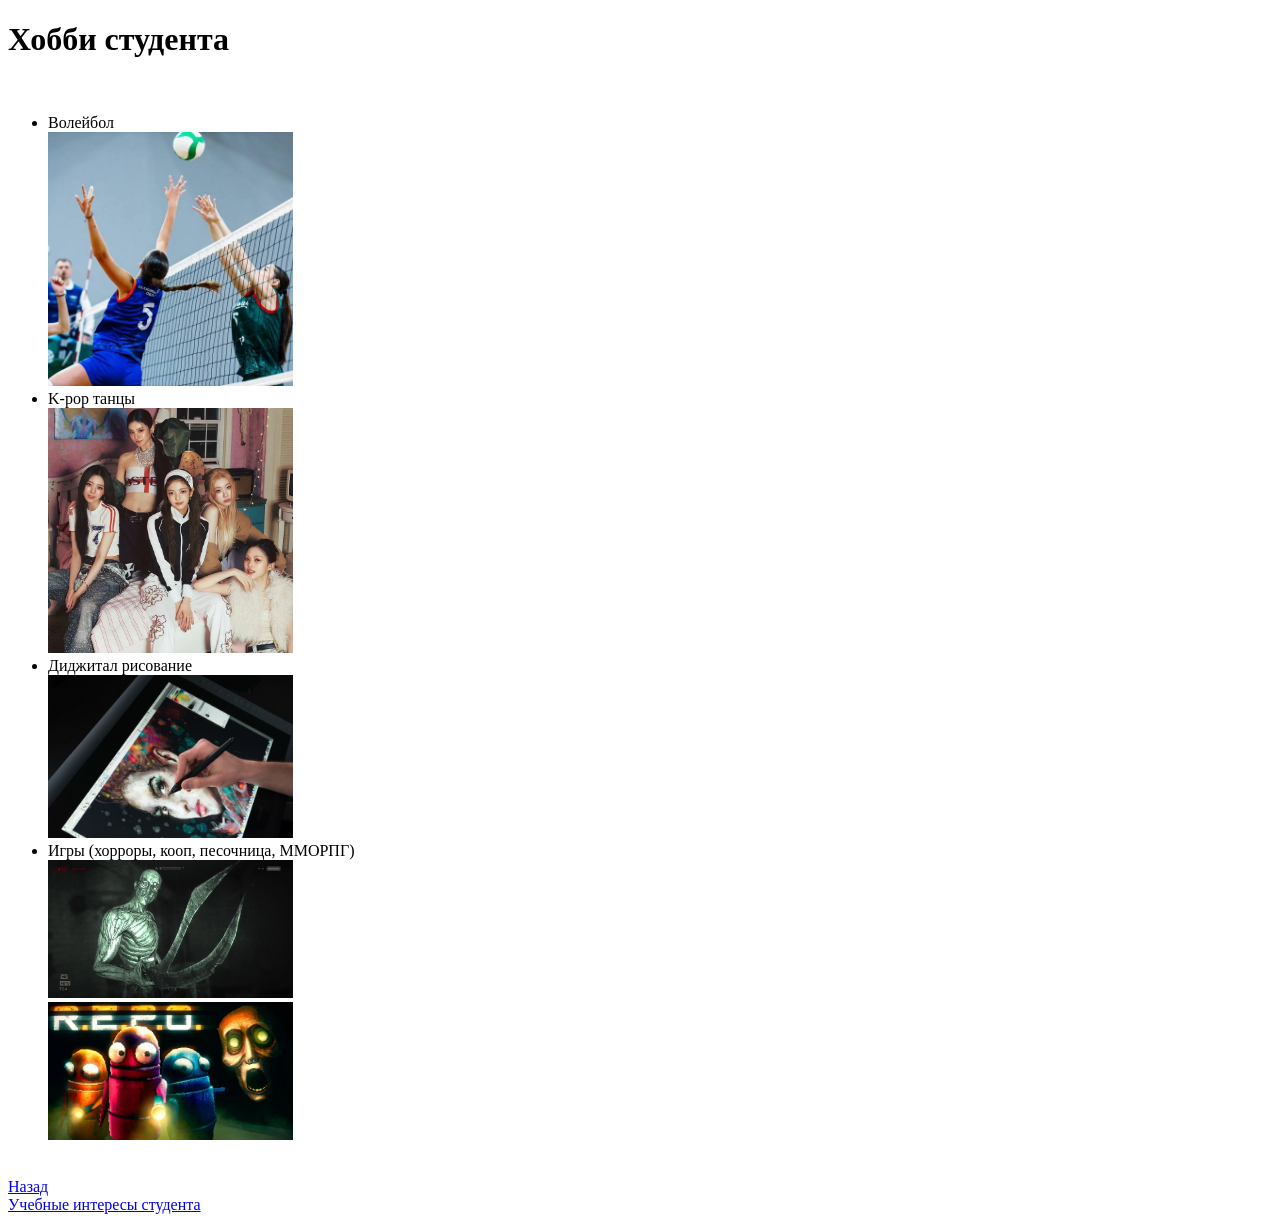
==== hobby.html @ fb514c74 "add" ====
<!DOCTYPE html>

<head>
    <title>A student's hobby</title>
</head>

<body>
    <h1>Хобби студента</h1>
    <br>
    <ul>
        <li>Волейбол</li>
        <div class="hobby_img"><img src="images/volleyball.jpeg" alt="Волейбол" style="max-width: 20%; height: auto;"></div>
        <li>K-pop танцы</li>
        <div class="hobby_img"><img src="images/k-pop.webp" alt="K-pop" style="max-width: 20%; height: auto;"></div>
        <li>Диджитал рисование</li>
        <div class="hobby_img"><img src="images/digital.png" alt="digital" style="max-width: 20%; height: auto;"></div>
        <li>Игры (хорроры, кооп, песочница, ММОРПГ)</li>
        <div class="hobby_img"><img src="images/game_horror.webp" alt="Game horror" style="max-width: 20%; height: auto;"></div>
        <div class="hobby_img"><img src="images/game_coop.webp" alt="Game Coop" style="max-width: 20%; height: auto;"></div>
    </ul>
    <br>
    <div class="button"><a href="index.html">Назад</a></div>
    <div class="button"><a href="science.html">Учебные интересы студента</a></div>
</body>
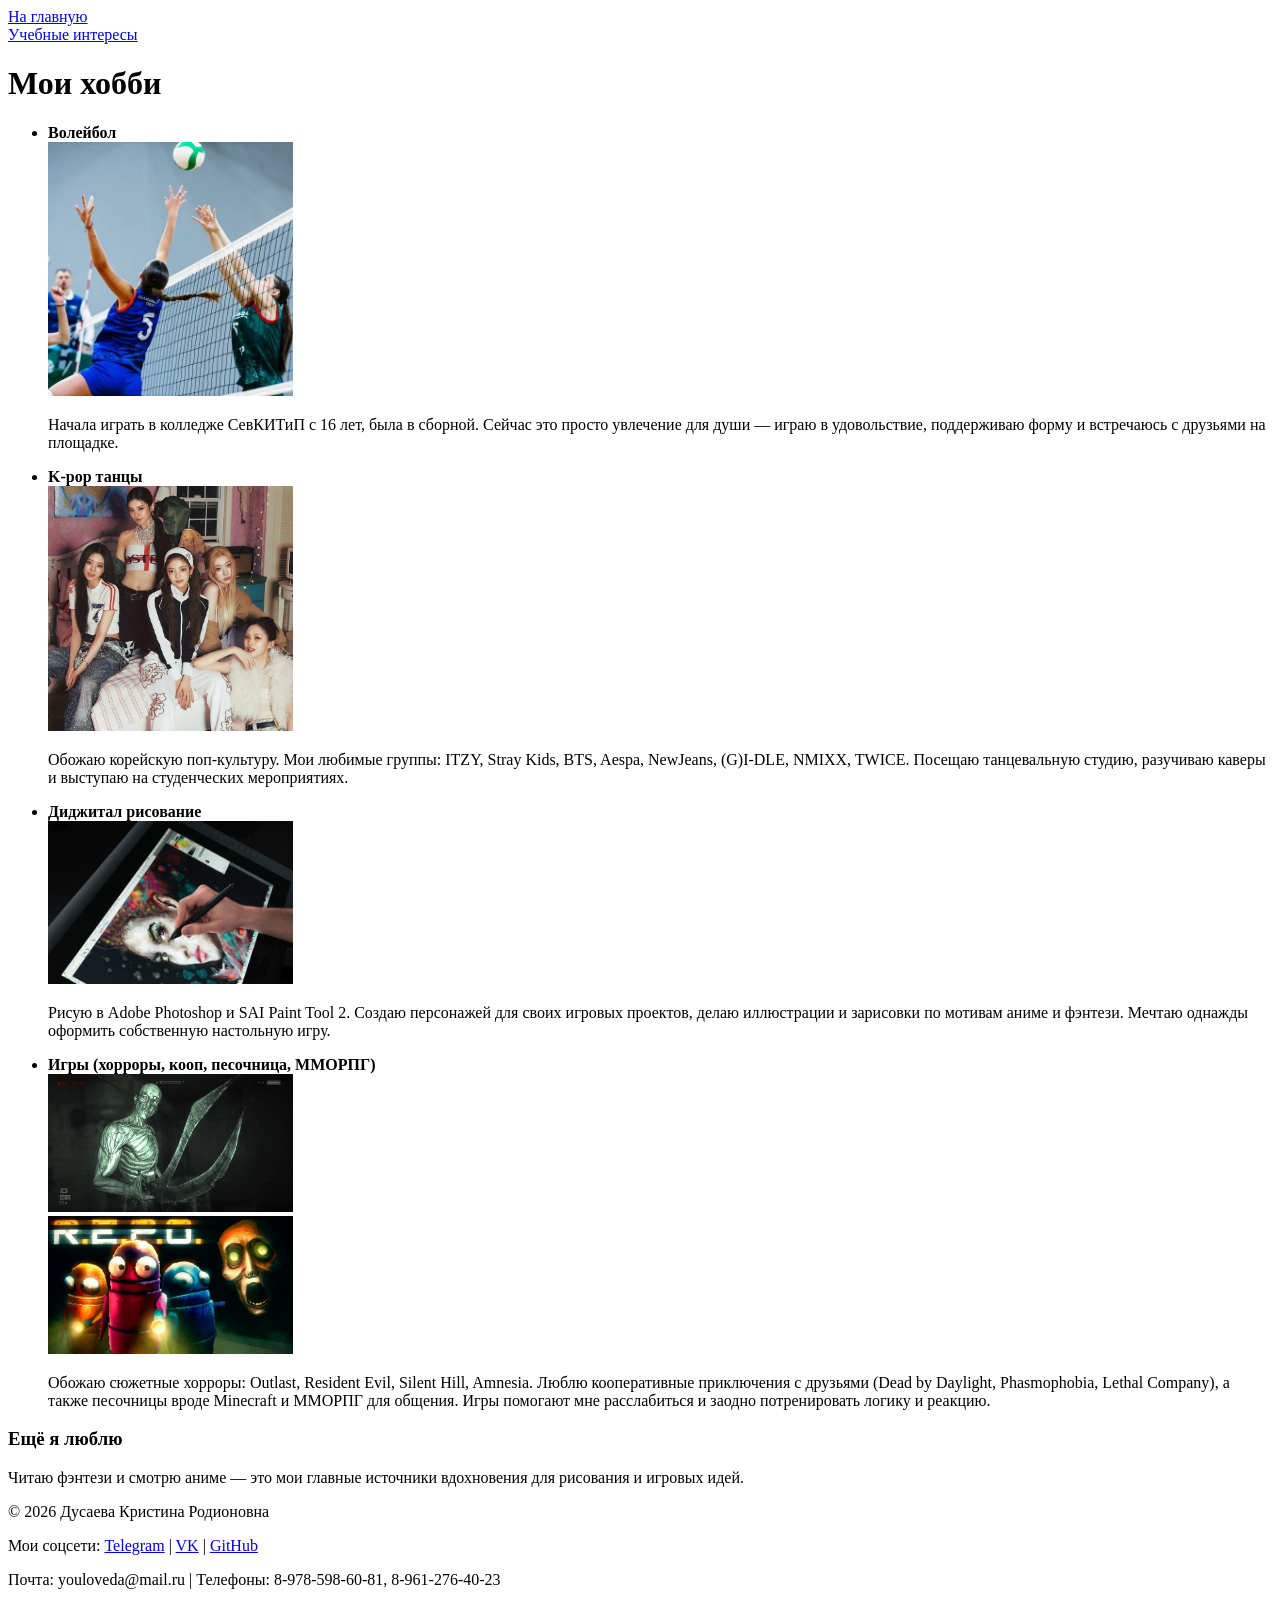
==== commit fc5254ca: "update" ====
--- a/hobby.html
+++ b/hobby.html
@@ -1,24 +1,63 @@
 <!DOCTYPE html>
+<html lang="ru">
+<head>
+    <meta charset="UTF-8">
+    <meta name="viewport" content="width=device-width, initial-scale=1.0">
+    <title>Мои хобби — Кристина Дусаева</title>
+    <link rel="stylesheet" href="css/style.css">
+</head>
+<body>
 
-<head>
-    <title>A student's hobby</title>
-</head>
+    <div class="floating-nav">
+        <div class="button"><a href="index.html">На главную</a></div>
+        <div class="button"><a href="science.html">Учебные интересы</a></div>
+    </div>
 
-<body>
-    <h1>Хобби студента</h1>
-    <br>
-    <ul>
-        <li>Волейбол</li>
-        <div class="hobby_img"><img src="images/volleyball.jpeg" alt="Волейбол" style="max-width: 20%; height: auto;"></div>
-        <li>K-pop танцы</li>
-        <div class="hobby_img"><img src="images/k-pop.webp" alt="K-pop" style="max-width: 20%; height: auto;"></div>
-        <li>Диджитал рисование</li>
-        <div class="hobby_img"><img src="images/digital.png" alt="digital" style="max-width: 20%; height: auto;"></div>
-        <li>Игры (хорроры, кооп, песочница, ММОРПГ)</li>
-        <div class="hobby_img"><img src="images/game_horror.webp" alt="Game horror" style="max-width: 20%; height: auto;"></div>
-        <div class="hobby_img"><img src="images/game_coop.webp" alt="Game Coop" style="max-width: 20%; height: auto;"></div>
-    </ul>
-    <br>
-    <div class="button"><a href="index.html">Назад</a></div>
-    <div class="button"><a href="science.html">Учебные интересы студента</a></div>
-</body>+    <div class="main-content">
+        <h1>Мои хобби</h1>
+
+        <ul class="hobby-list">
+            <li>
+                <strong>Волейбол</strong>
+                <div class="hobby_img"><img src="images/volleyball.jpeg" alt="Волейбол" style="max-width: 20%; height: auto;"></div>
+                <p>Начала играть в колледже СевКИТиП с 16 лет, была в сборной. Сейчас это просто увлечение для души — играю в удовольствие, поддерживаю форму и встречаюсь с друзьями на площадке.</p>
+            </li>
+            <li>
+                <strong>K-pop танцы</strong>
+                <div class="hobby_img"><img src="images/k-pop.webp" alt="K-pop" style="max-width: 20%; height: auto;"></div>
+                <p>Обожаю корейскую поп-культуру. Мои любимые группы: ITZY, Stray Kids, BTS, Aespa, NewJeans, (G)I-DLE, NMIXX, TWICE. Посещаю танцевальную студию, разучиваю каверы и выступаю на студенческих мероприятиях.</p>
+            </li>
+            <li>
+                <strong>Диджитал рисование</strong>
+                <div class="hobby_img"><img src="images/digital.png" alt="digital" style="max-width: 20%; height: auto;"></div>
+                <p>Рисую в Adobe Photoshop и SAI Paint Tool 2. Создаю персонажей для своих игровых проектов, делаю иллюстрации и зарисовки по мотивам аниме и фэнтези. Мечтаю однажды оформить собственную настольную игру.</p>
+            </li>
+            <li>
+                <strong>Игры (хорроры, кооп, песочница, ММОРПГ)</strong>
+                <div class="hobby_img"><img src="images/game_horror.webp" alt="Game horror" style="max-width: 20%; height: auto;"></div>
+                <div class="hobby_img"><img src="images/game_coop.webp" alt="Game Coop" style="max-width: 20%; height: auto;"></div>
+                <p>Обожаю сюжетные хорроры: Outlast, Resident Evil, Silent Hill, Amnesia. Люблю кооперативные приключения с друзьями (Dead by Daylight, Phasmophobia, Lethal Company), а также песочницы вроде Minecraft и ММОРПГ для общения. Игры помогают мне расслабиться и заодно потренировать логику и реакцию.</p>
+            </li>
+        </ul>
+
+        <div class="hobby-extra">
+            <h3>Ещё я люблю</h3>
+            <p>Читаю фэнтези и смотрю аниме — это мои главные источники вдохновения для рисования и игровых идей.</p>
+        </div>
+    </div>
+
+    <div class="footer">
+        <div class="footer-content">
+            <p>© 2026 Дусаева Кристина Родионовна</p>
+            <div class="social-links">
+                <span>Мои соцсети:</span>
+                <a href="@asterkris" class="social-link">Telegram</a> |
+                <a href="https://vk.ru/tea_chocolade" class="social-link">VK</a> |
+                <a href="https://github.com/MeAstrena" class="social-link">GitHub</a>
+            </div>
+            <p class="footer-note">Почта: youloveda@mail.ru | Телефоны: 8-978-598-60-81, 8-961-276-40-23</p>
+        </div>
+    </div>
+
+</body>
+</html>
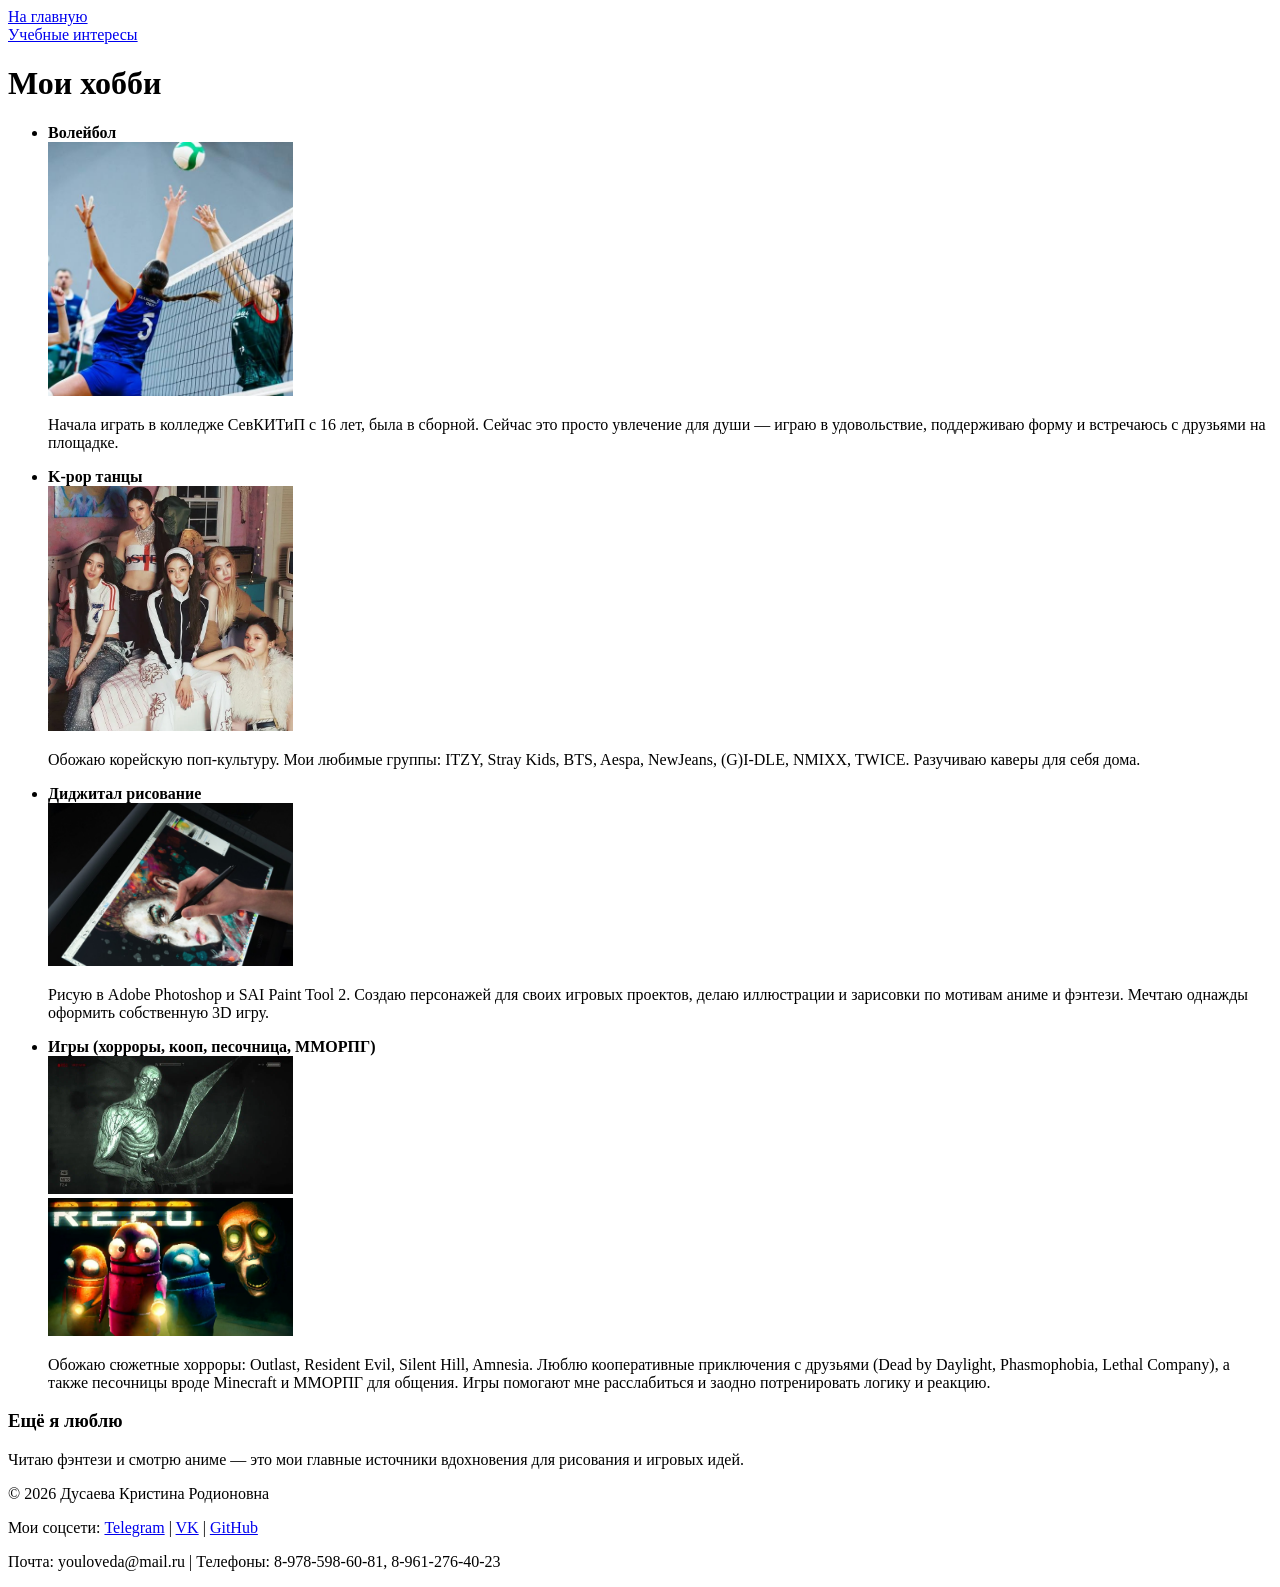
==== commit 49985f1b: "update" ====
--- a/hobby.html
+++ b/hobby.html
@@ -25,12 +25,12 @@
             <li>
                 <strong>K-pop танцы</strong>
                 <div class="hobby_img"><img src="images/k-pop.webp" alt="K-pop" style="max-width: 20%; height: auto;"></div>
-                <p>Обожаю корейскую поп-культуру. Мои любимые группы: ITZY, Stray Kids, BTS, Aespa, NewJeans, (G)I-DLE, NMIXX, TWICE. Посещаю танцевальную студию, разучиваю каверы и выступаю на студенческих мероприятиях.</p>
+                <p>Обожаю корейскую поп-культуру. Мои любимые группы: ITZY, Stray Kids, BTS, Aespa, NewJeans, (G)I-DLE, NMIXX, TWICE. Разучиваю каверы для себя дома.</p>
             </li>
             <li>
                 <strong>Диджитал рисование</strong>
                 <div class="hobby_img"><img src="images/digital.png" alt="digital" style="max-width: 20%; height: auto;"></div>
-                <p>Рисую в Adobe Photoshop и SAI Paint Tool 2. Создаю персонажей для своих игровых проектов, делаю иллюстрации и зарисовки по мотивам аниме и фэнтези. Мечтаю однажды оформить собственную настольную игру.</p>
+                <p>Рисую в Adobe Photoshop и SAI Paint Tool 2. Создаю персонажей для своих игровых проектов, делаю иллюстрации и зарисовки по мотивам аниме и фэнтези. Мечтаю однажды оформить собственную 3D игру.</p>
             </li>
             <li>
                 <strong>Игры (хорроры, кооп, песочница, ММОРПГ)</strong>
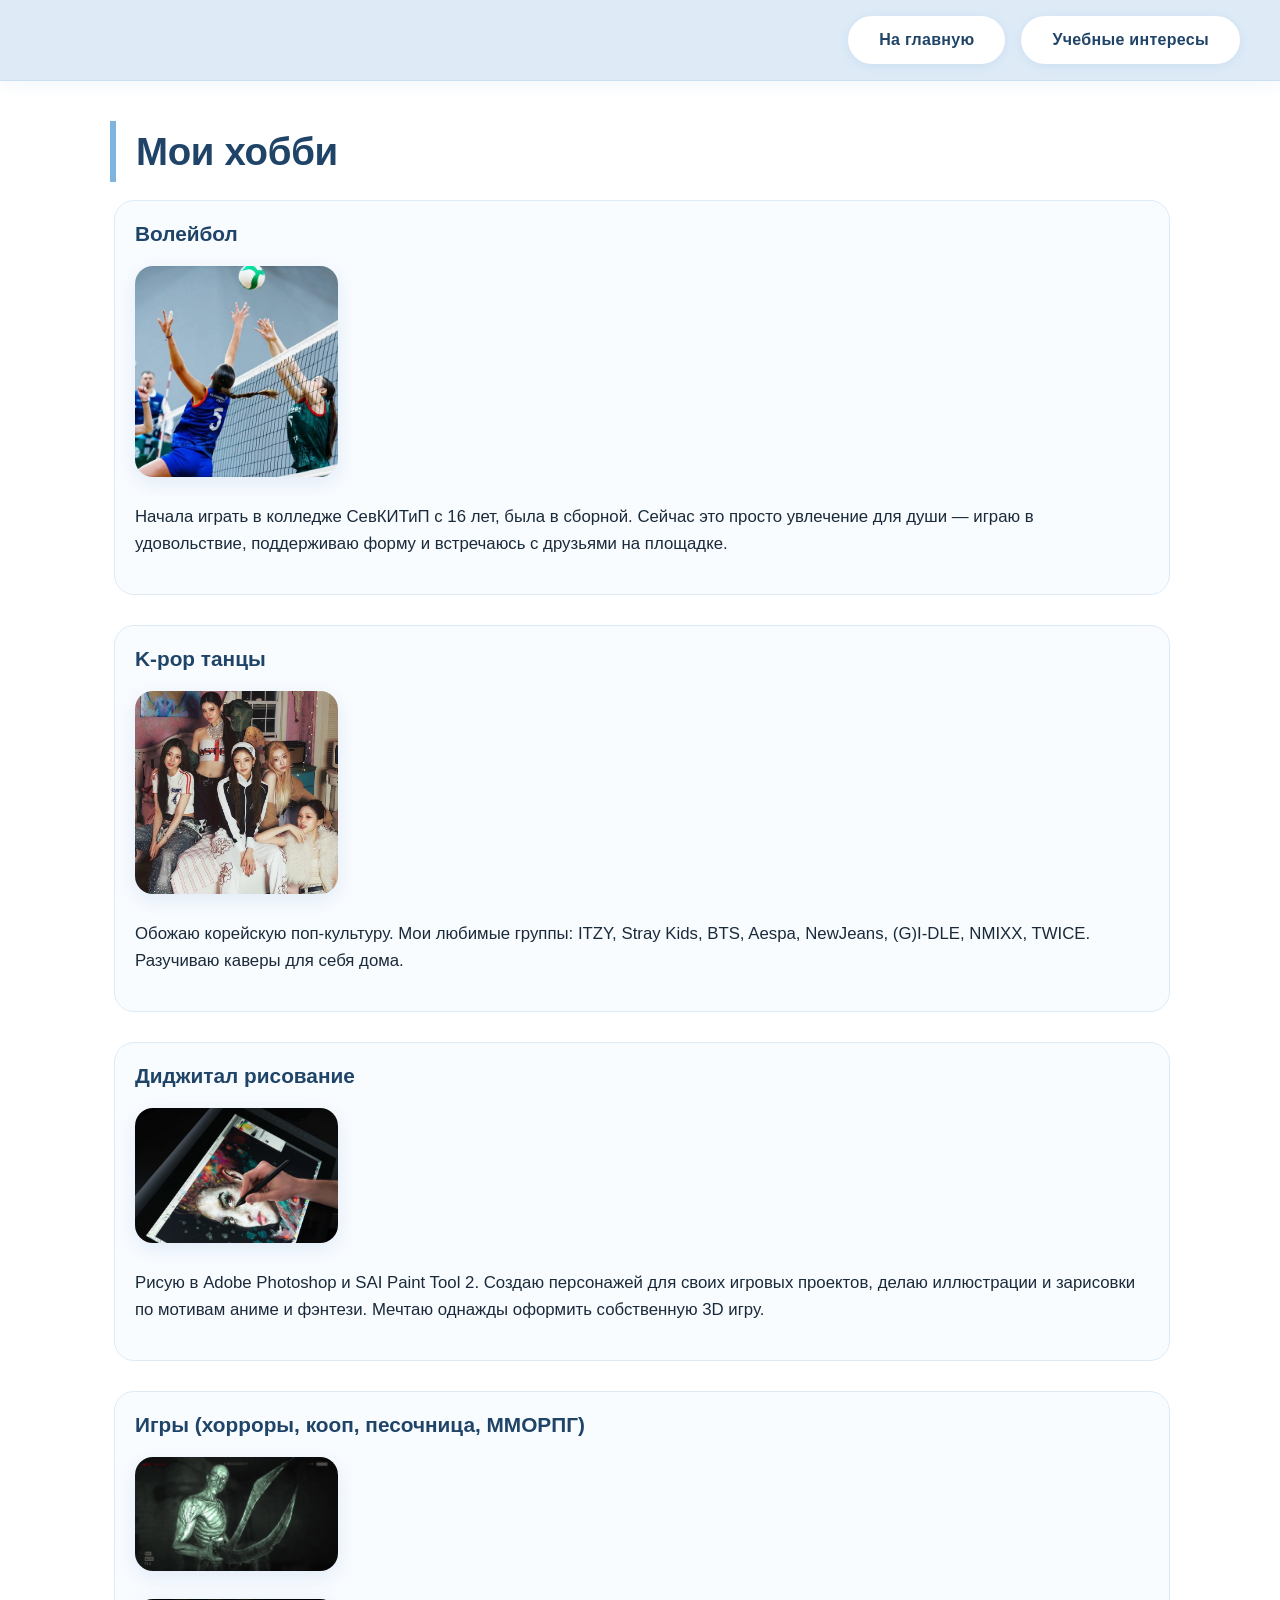
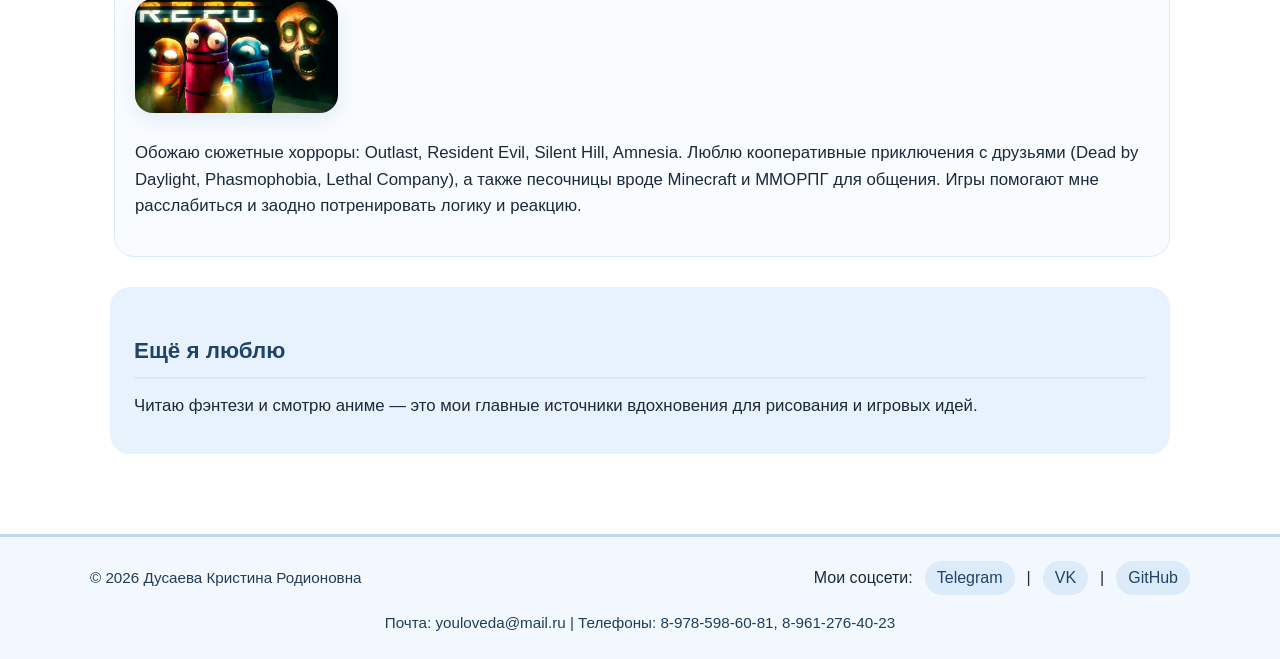
==== commit 8d16601c: "mega update" ====
--- a/hobby.html
+++ b/hobby.html
@@ -19,23 +19,23 @@
         <ul class="hobby-list">
             <li>
                 <strong>Волейбол</strong>
-                <div class="hobby_img"><img src="images/volleyball.jpeg" alt="Волейбол" style="max-width: 20%; height: auto;"></div>
+                <div class="hobby_img"><img src="images/volleyball.jpeg" alt="Волейбол" onclick="openModal(this.src)" style="max-width: 20%; height: auto; cursor: pointer;"></div>
                 <p>Начала играть в колледже СевКИТиП с 16 лет, была в сборной. Сейчас это просто увлечение для души — играю в удовольствие, поддерживаю форму и встречаюсь с друзьями на площадке.</p>
             </li>
             <li>
                 <strong>K-pop танцы</strong>
-                <div class="hobby_img"><img src="images/k-pop.webp" alt="K-pop" style="max-width: 20%; height: auto;"></div>
+                <div class="hobby_img"><img src="images/k-pop.webp" alt="K-pop" onclick="openModal(this.src)" style="max-width: 20%; height: auto; cursor: pointer;"></div>
                 <p>Обожаю корейскую поп-культуру. Мои любимые группы: ITZY, Stray Kids, BTS, Aespa, NewJeans, (G)I-DLE, NMIXX, TWICE. Разучиваю каверы для себя дома.</p>
             </li>
             <li>
                 <strong>Диджитал рисование</strong>
-                <div class="hobby_img"><img src="images/digital.png" alt="digital" style="max-width: 20%; height: auto;"></div>
+                <div class="hobby_img"><img src="images/digital.png" alt="digital" onclick="openModal(this.src)" style="max-width: 20%; height: auto; cursor: pointer;"></div>
                 <p>Рисую в Adobe Photoshop и SAI Paint Tool 2. Создаю персонажей для своих игровых проектов, делаю иллюстрации и зарисовки по мотивам аниме и фэнтези. Мечтаю однажды оформить собственную 3D игру.</p>
             </li>
             <li>
                 <strong>Игры (хорроры, кооп, песочница, ММОРПГ)</strong>
-                <div class="hobby_img"><img src="images/game_horror.webp" alt="Game horror" style="max-width: 20%; height: auto;"></div>
-                <div class="hobby_img"><img src="images/game_coop.webp" alt="Game Coop" style="max-width: 20%; height: auto;"></div>
+                <div class="hobby_img"><img src="images/game_horror.webp" alt="Game horror" onclick="openModal(this.src)" style="max-width: 20%; height: auto; cursor: pointer;"></div>
+                <div class="hobby_img"><img src="images/game_coop.webp" alt="Game Coop" onclick="openModal(this.src)" style="max-width: 20%; height: auto; cursor: pointer;"></div>
                 <p>Обожаю сюжетные хорроры: Outlast, Resident Evil, Silent Hill, Amnesia. Люблю кооперативные приключения с друзьями (Dead by Daylight, Phasmophobia, Lethal Company), а также песочницы вроде Minecraft и ММОРПГ для общения. Игры помогают мне расслабиться и заодно потренировать логику и реакцию.</p>
             </li>
         </ul>
@@ -44,6 +44,10 @@
             <h3>Ещё я люблю</h3>
             <p>Читаю фэнтези и смотрю аниме — это мои главные источники вдохновения для рисования и игровых идей.</p>
         </div>
+    </div>
+
+    <div class="modal-overlay" id="imageModal" onclick="closeModal()">
+        <img id="modalImage" src="" alt="Увеличенное фото">
     </div>
 
     <div class="footer">
@@ -59,5 +63,17 @@
         </div>
     </div>
 
+    <script>
+        function openModal(src) {
+            document.getElementById('imageModal').classList.add('active');
+            document.getElementById('modalImage').src = src;
+            document.body.style.overflow = 'hidden';
+        }
+        function closeModal() {
+            document.getElementById('imageModal').classList.remove('active');
+            document.body.style.overflow = 'auto';
+        }
+    </script>
+
 </body>
 </html>
--- a/css/style.css
+++ b/css/style.css
@@ -0,0 +1,377 @@
+* {
+    margin: 0;
+    padding: 0;
+    box-sizing: border-box;
+}
+
+body {
+    background-color: #ffffff;
+    font-family: 'Segoe UI', 'Roboto', 'Helvetica Neue', Arial, sans-serif;
+    color: #1a2a3a;
+    line-height: 1.6;
+    padding: 0;
+}
+
+.floating-nav {
+    position: sticky;
+    top: 0;
+    z-index: 100;
+    background-color: rgba(190, 215, 240, 0.5);
+    backdrop-filter: blur(10px);
+    -webkit-backdrop-filter: blur(10px);
+    padding: 16px 40px 16px 40px;
+    margin-bottom: 30px;
+    border-bottom: 1px solid rgba(160, 195, 230, 0.3);
+    display: flex;
+    gap: 16px;
+    flex-wrap: wrap;
+    align-items: center;
+    justify-content: flex-end;
+    width: 100%;
+    box-shadow: 0 2px 20px rgba(160, 195, 230, 0.15);
+}
+
+.button a {
+    display: inline-block;
+    background-color: #ffffff;
+    color: #1f4468;
+    padding: 10px 30px;
+    border-radius: 40px;
+    text-decoration: none;
+    font-weight: 600;
+    font-size: 1rem;
+    letter-spacing: 0.3px;
+    transition: all 0.25s ease;
+    box-shadow: 0 2px 12px rgba(130, 170, 210, 0.2);
+    border: 1px solid rgba(255, 255, 255, 0.6);
+}
+
+.button a:hover {
+    background-color: #f0f7ff;
+    transform: translateY(-2px);
+    box-shadow: 0 6px 20px rgba(130, 170, 210, 0.3);
+}
+
+.button a:active {
+    transform: translateY(0);
+}
+
+.main-content {
+    max-width: 1100px;
+    margin: 0 auto;
+    padding: 10px 20px 30px 20px;
+    background-color: #ffffff;
+    border-radius: 24px;
+}
+
+h1 {
+    font-size: 2.4rem;
+    font-weight: 700;
+    color: #1f4468;
+    margin-bottom: 18px;
+    border-left: 6px solid #7fb4df;
+    padding-left: 20px;
+    letter-spacing: -0.3px;
+}
+
+h2, h3 {
+    color: #1f4468;
+    margin-top: 28px;
+    margin-bottom: 14px;
+    font-weight: 600;
+}
+
+h3 {
+    font-size: 1.4rem;
+    border-bottom: 2px solid #dce8f5;
+    padding-bottom: 8px;
+}
+
+p {
+    margin-bottom: 16px;
+    font-size: 1.05rem;
+}
+
+ul {
+    list-style: none;
+    padding-left: 4px;
+}
+
+ul li {
+    margin-bottom: 10px;
+    padding-left: 28px;
+    position: relative;
+    font-size: 1.02rem;
+}
+
+ul li::before {
+    content: "•";
+    color: #5b9bd5;
+    font-weight: bold;
+    font-size: 1.6rem;
+    position: absolute;
+    left: 2px;
+    top: -4px;
+}
+
+ul li strong {
+    color: #1f4468;
+}
+
+.student-section {
+    display: flex;
+    flex-direction: row;
+    gap: 30px;
+    align-items: flex-start;
+    margin-bottom: 30px;
+}
+
+.student-info {
+    flex: 1;
+}
+
+.student-img-wrapper {
+    flex: 0 0 auto;
+}
+
+.student-img-wrapper img {
+    max-width: 400px;
+    height: auto;
+    border-radius: 18px;
+    box-shadow: 0 6px 20px rgba(150, 185, 220, 0.25);
+    cursor: pointer;
+    transition: transform 0.2s ease;
+}
+
+.student-img-wrapper img:hover {
+    transform: scale(1.02);
+}
+
+.hobby_img img,
+.science_img img {
+    border-radius: 18px;
+    box-shadow: 0 6px 20px rgba(150, 185, 220, 0.25);
+    margin: 8px 0 12px 0;
+    max-width: 100%;
+    height: auto;
+    transition: transform 0.2s ease;
+    cursor: pointer;
+}
+
+.hobby_img img:hover,
+.science_img img:hover {
+    transform: scale(1.02);
+}
+
+.modal-overlay {
+    display: none;
+    position: fixed;
+    top: 0;
+    left: 0;
+    width: 100%;
+    height: 100%;
+    background-color: rgba(0, 0, 0, 0.85);
+    z-index: 9999;
+    justify-content: center;
+    align-items: center;
+    cursor: pointer;
+    padding: 30px;
+    animation: fadeIn 0.3s ease;
+}
+
+.modal-overlay.active {
+    display: flex;
+}
+
+.modal-overlay img {
+    max-width: 90%;
+    max-height: 90%;
+    object-fit: contain;
+    border-radius: 12px;
+    box-shadow: 0 10px 50px rgba(0, 0, 0, 0.6);
+    animation: scaleIn 0.3s ease;
+}
+
+@keyframes fadeIn {
+    from { opacity: 0; }
+    to { opacity: 1; }
+}
+
+@keyframes scaleIn {
+    from { transform: scale(0.9); opacity: 0; }
+    to { transform: scale(1); opacity: 1; }
+}
+
+.bio-section {
+    margin-top: 20px;
+}
+
+.achievements,
+.skills,
+.projects,
+.personal-qualities,
+.science-extra {
+    background-color: #f5faff;
+    padding: 18px 24px 22px 24px;
+    border-radius: 20px;
+    margin: 28px 0;
+    border: 1px solid #e2effa;
+}
+
+.achievements ul li::before,
+.skills ul li::before,
+.projects ul li::before,
+.personal-qualities ul li::before,
+.science-extra ul li::before {
+    color: #4a8ec9;
+}
+
+.hobby-list li {
+    background: #f9fcff;
+    padding: 16px 20px 20px 20px;
+    border-radius: 20px;
+    margin-bottom: 30px;
+    border: 1px solid #ddebf7;
+    list-style: none;
+}
+
+.hobby-list li::before {
+    display: none;
+}
+
+.hobby-list li strong {
+    font-size: 1.3rem;
+    display: block;
+    margin-bottom: 8px;
+    color: #1f4468;
+}
+
+.hobby-list li p {
+    margin-top: 8px;
+}
+
+.hobby-extra {
+    background: #e8f2fc;
+    padding: 18px 24px;
+    border-radius: 20px;
+    margin: 30px 0 10px 0;
+}
+
+.science-images {
+    display: flex;
+    flex-direction: row;
+    flex-wrap: nowrap;
+    gap: 30px;
+    justify-content: center;
+    align-items: center;
+    margin: 30px 0 10px 0;
+}
+
+.science_img {
+    flex: 0 0 auto;
+}
+
+.science_img img {
+    max-width: 100%;
+    height: auto;
+    max-height: 200px;
+    cursor: pointer;
+    border-radius: 18px;
+    box-shadow: 0 6px 20px rgba(150, 185, 220, 0.3);
+    transition: transform 0.2s ease;
+}
+
+.science_img img:hover {
+    transform: scale(1.05);
+}
+
+.footer {
+    width: 100%;
+    margin: 40px 0 0 0;
+    background: #f2f8fe;
+    border-top: 3px solid #c0d9ef;
+    padding: 24px 40px 20px 40px;
+}
+
+.footer-content {
+    max-width: 1100px;
+    margin: 0 auto;
+    display: flex;
+    flex-wrap: wrap;
+    justify-content: space-between;
+    align-items: center;
+    gap: 12px;
+}
+
+.footer-content p {
+    margin: 4px 0;
+    font-size: 0.95rem;
+    color: #1f3d5a;
+}
+
+.social-links {
+    display: flex;
+    flex-wrap: wrap;
+    gap: 6px 12px;
+    align-items: center;
+}
+
+.social-link {
+    color: #1f4468;
+    text-decoration: none;
+    font-weight: 500;
+    padding: 4px 12px;
+    border-radius: 30px;
+    background-color: #dcebf9;
+    transition: background-color 0.2s;
+}
+
+.social-link:hover {
+    background-color: #b8d2ed;
+    text-decoration: underline;
+}
+
+.footer-note {
+    width: 100%;
+    text-align: center;
+    font-size: 0.9rem;
+    color: #3a5e7a;
+    margin-top: 6px;
+}
+
+@media (max-width: 700px) {
+    .floating-nav {
+        padding: 12px 16px;
+        justify-content: center;
+    }
+    .button a {
+        padding: 8px 18px;
+        font-size: 0.9rem;
+    }
+    h1 {
+        font-size: 1.8rem;
+        padding-left: 14px;
+    }
+    .student-section {
+        flex-direction: column;
+        align-items: center;
+    }
+    .student-img-wrapper img {
+        max-width: 150px;
+    }
+    .footer {
+        padding: 20px 16px;
+    }
+    .footer-content {
+        flex-direction: column;
+        text-align: center;
+    }
+    .science-images {
+        flex-direction: row;
+        flex-wrap: wrap;
+        gap: 15px;
+    }
+    .science_img img {
+        max-height: 150px;
+    }
+}
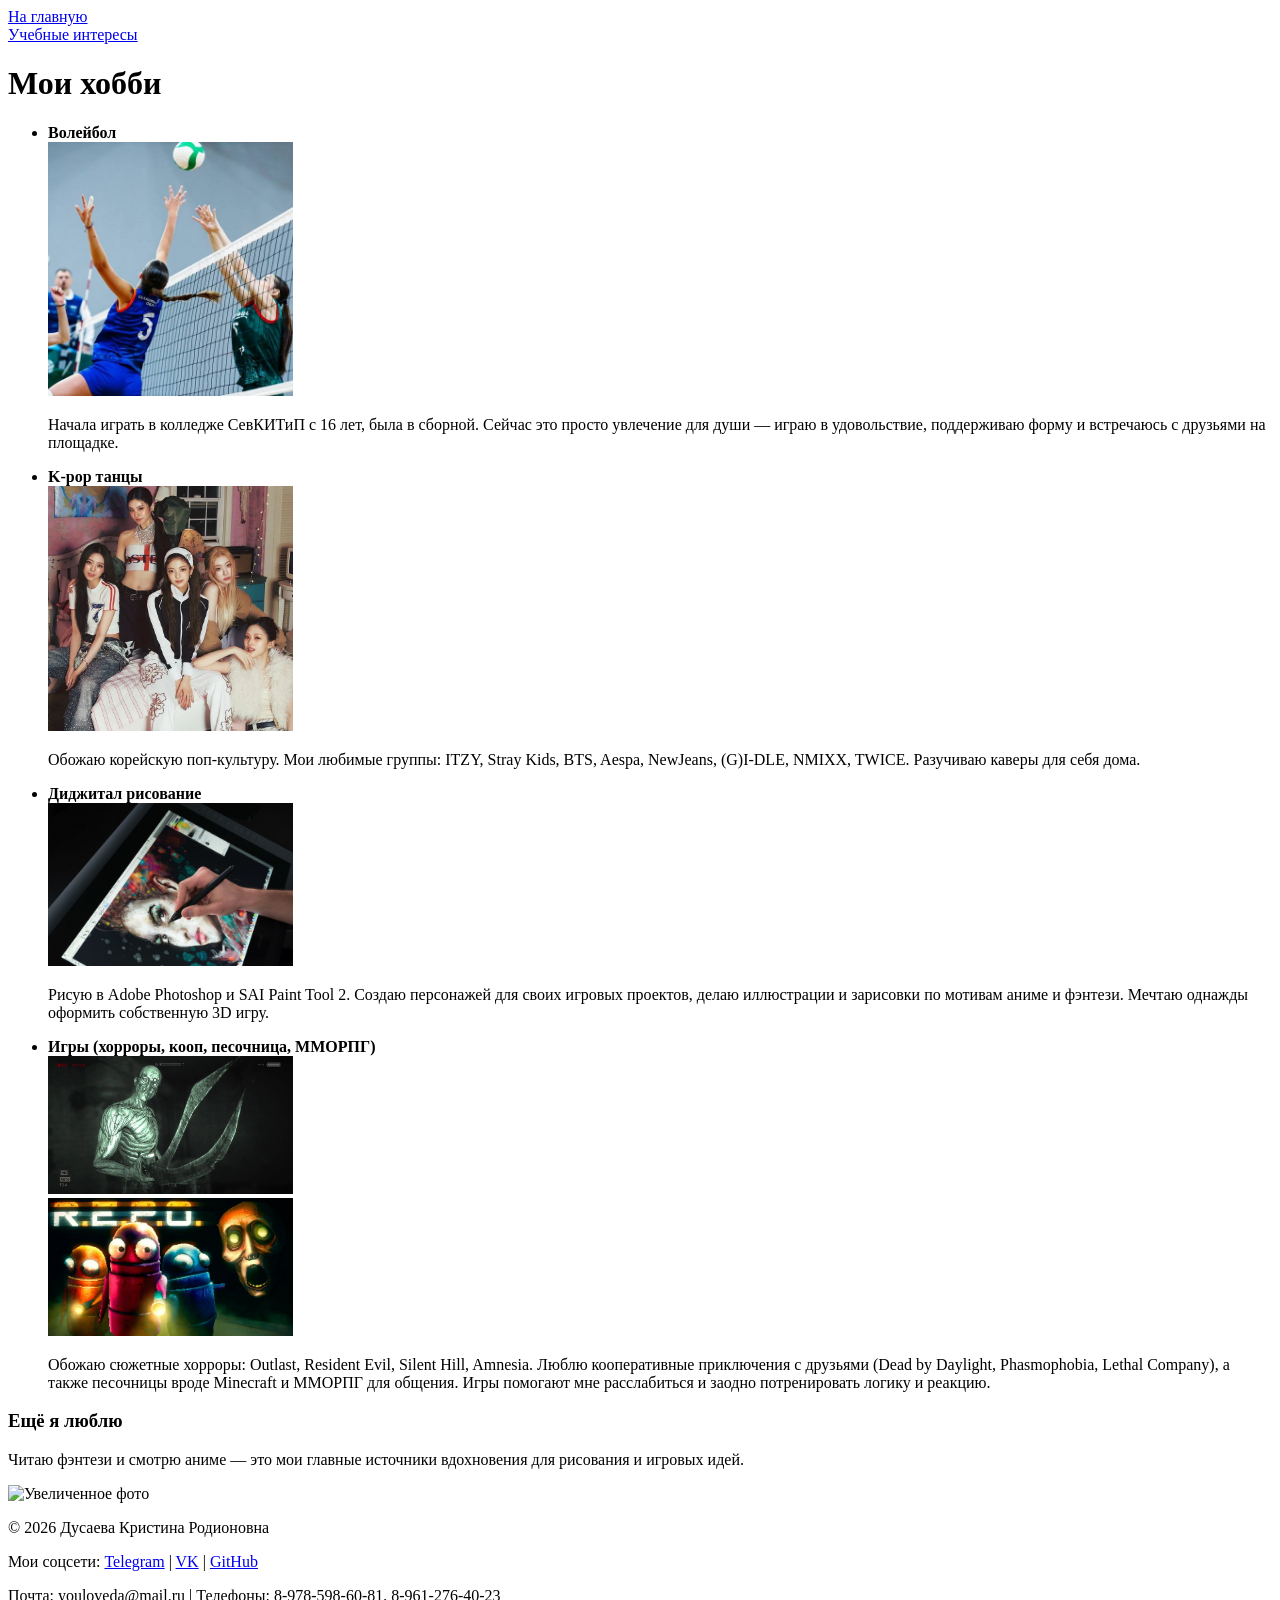
==== commit a8981f66: "comment css and update" ====
--- a/hobby.html
+++ b/hobby.html
@@ -4,7 +4,7 @@
     <meta charset="UTF-8">
     <meta name="viewport" content="width=device-width, initial-scale=1.0">
     <title>Мои хобби — Кристина Дусаева</title>
-    <link rel="stylesheet" href="css/style.css">
+    <!--<link rel="stylesheet" href="css/style.css">-->
 </head>
 <body>
 
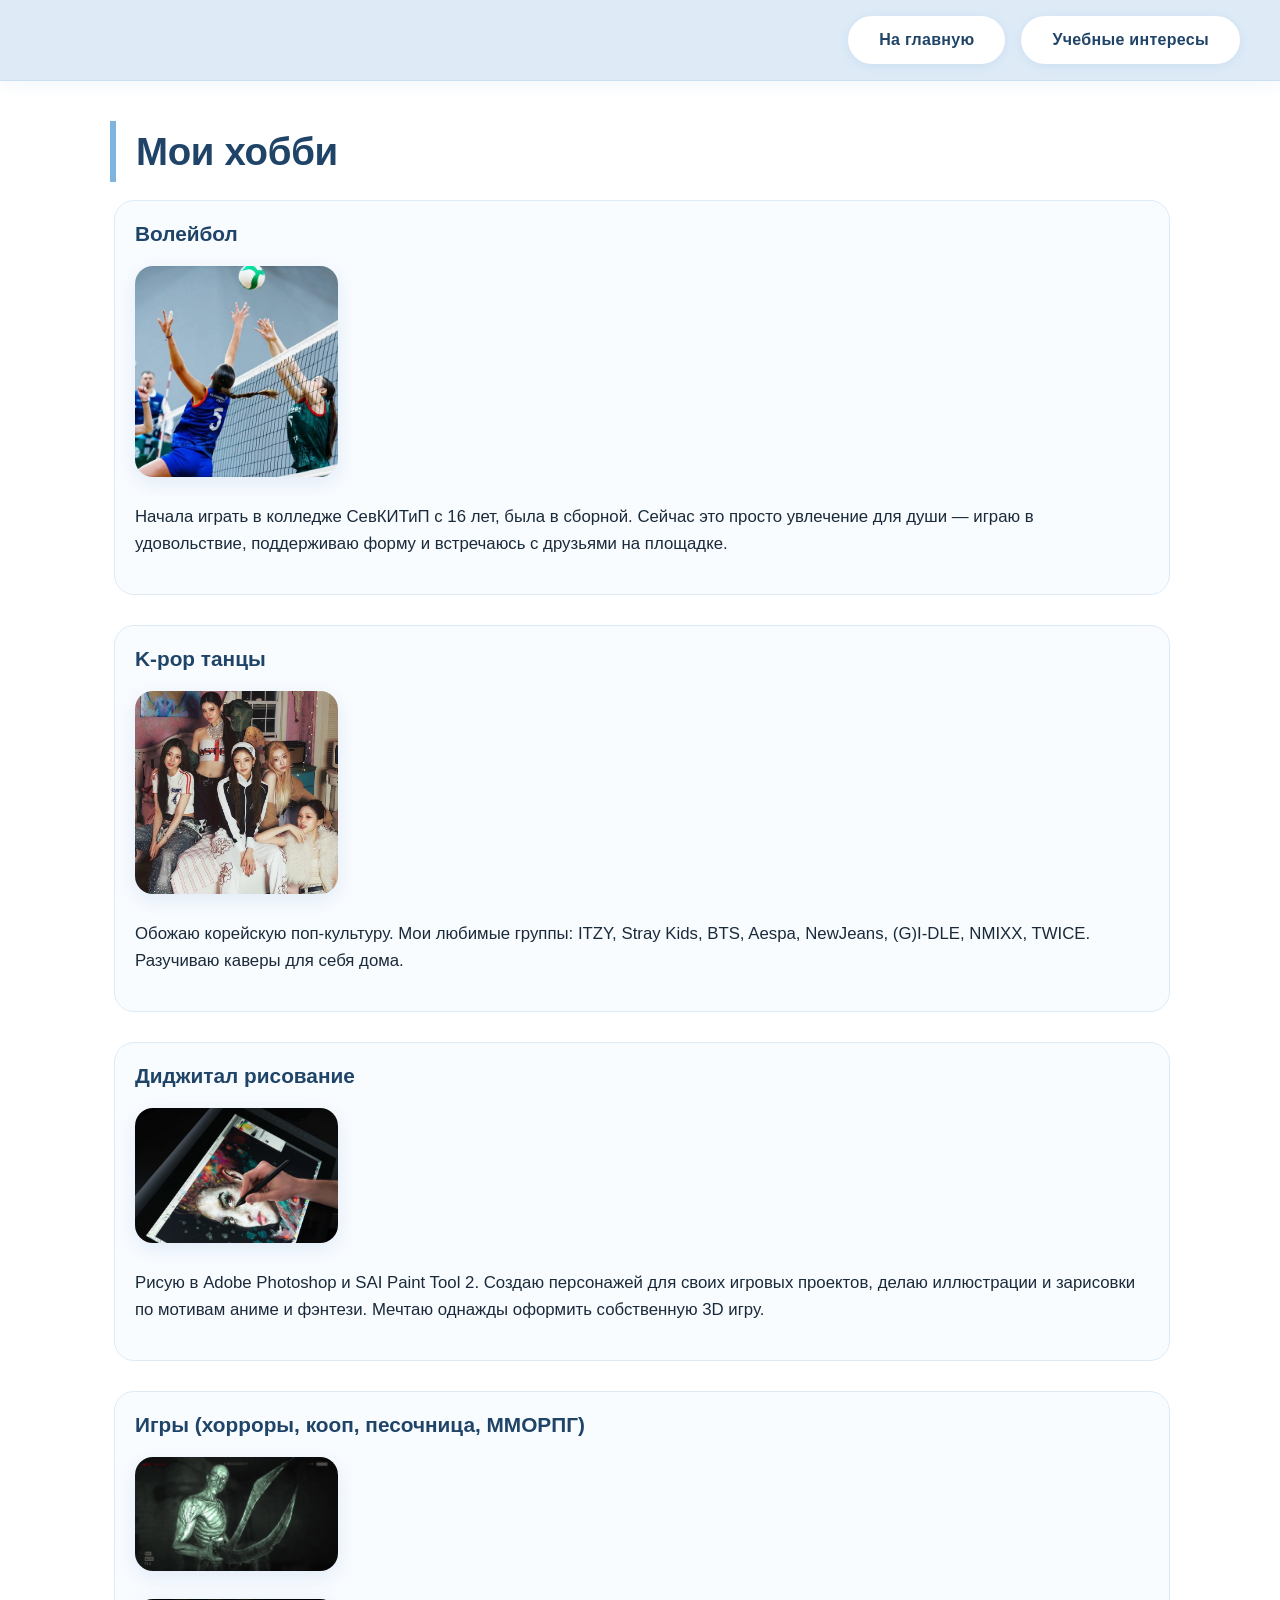
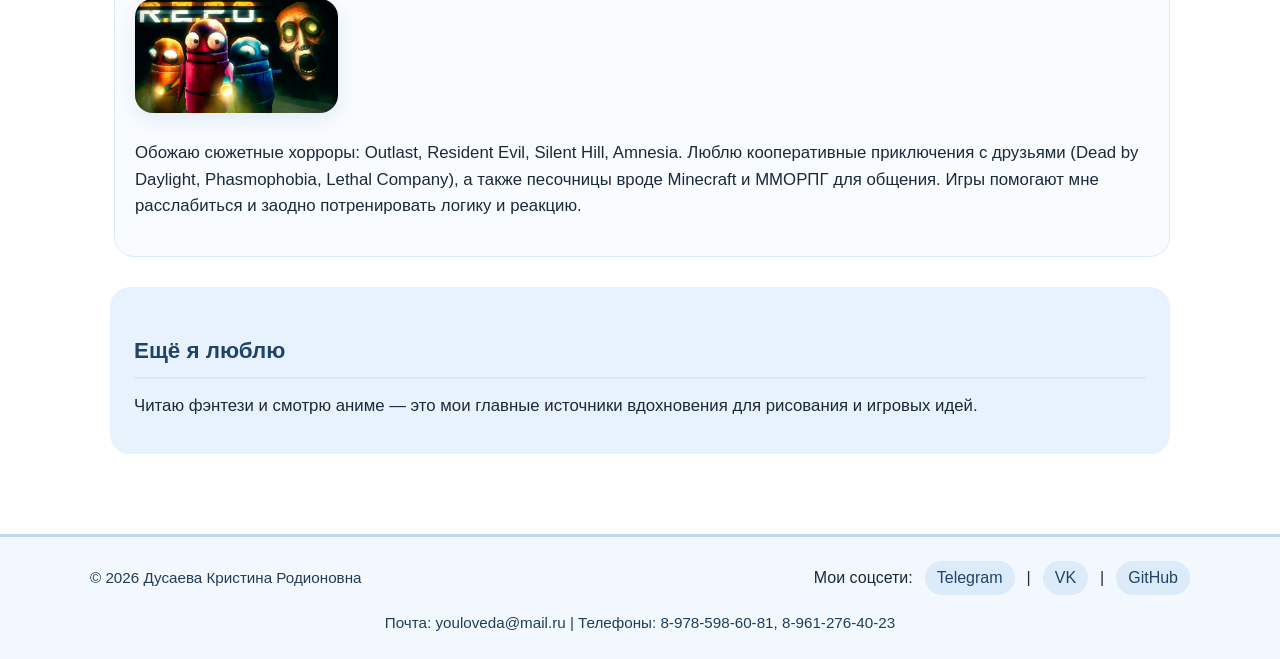
==== commit e8d7d84f: "update" ====
--- a/hobby.html
+++ b/hobby.html
@@ -4,7 +4,7 @@
     <meta charset="UTF-8">
     <meta name="viewport" content="width=device-width, initial-scale=1.0">
     <title>Мои хобби — Кристина Дусаева</title>
-    <!--<link rel="stylesheet" href="css/style.css">-->
+    <link rel="stylesheet" href="css/style.css">
 </head>
 <body>
 
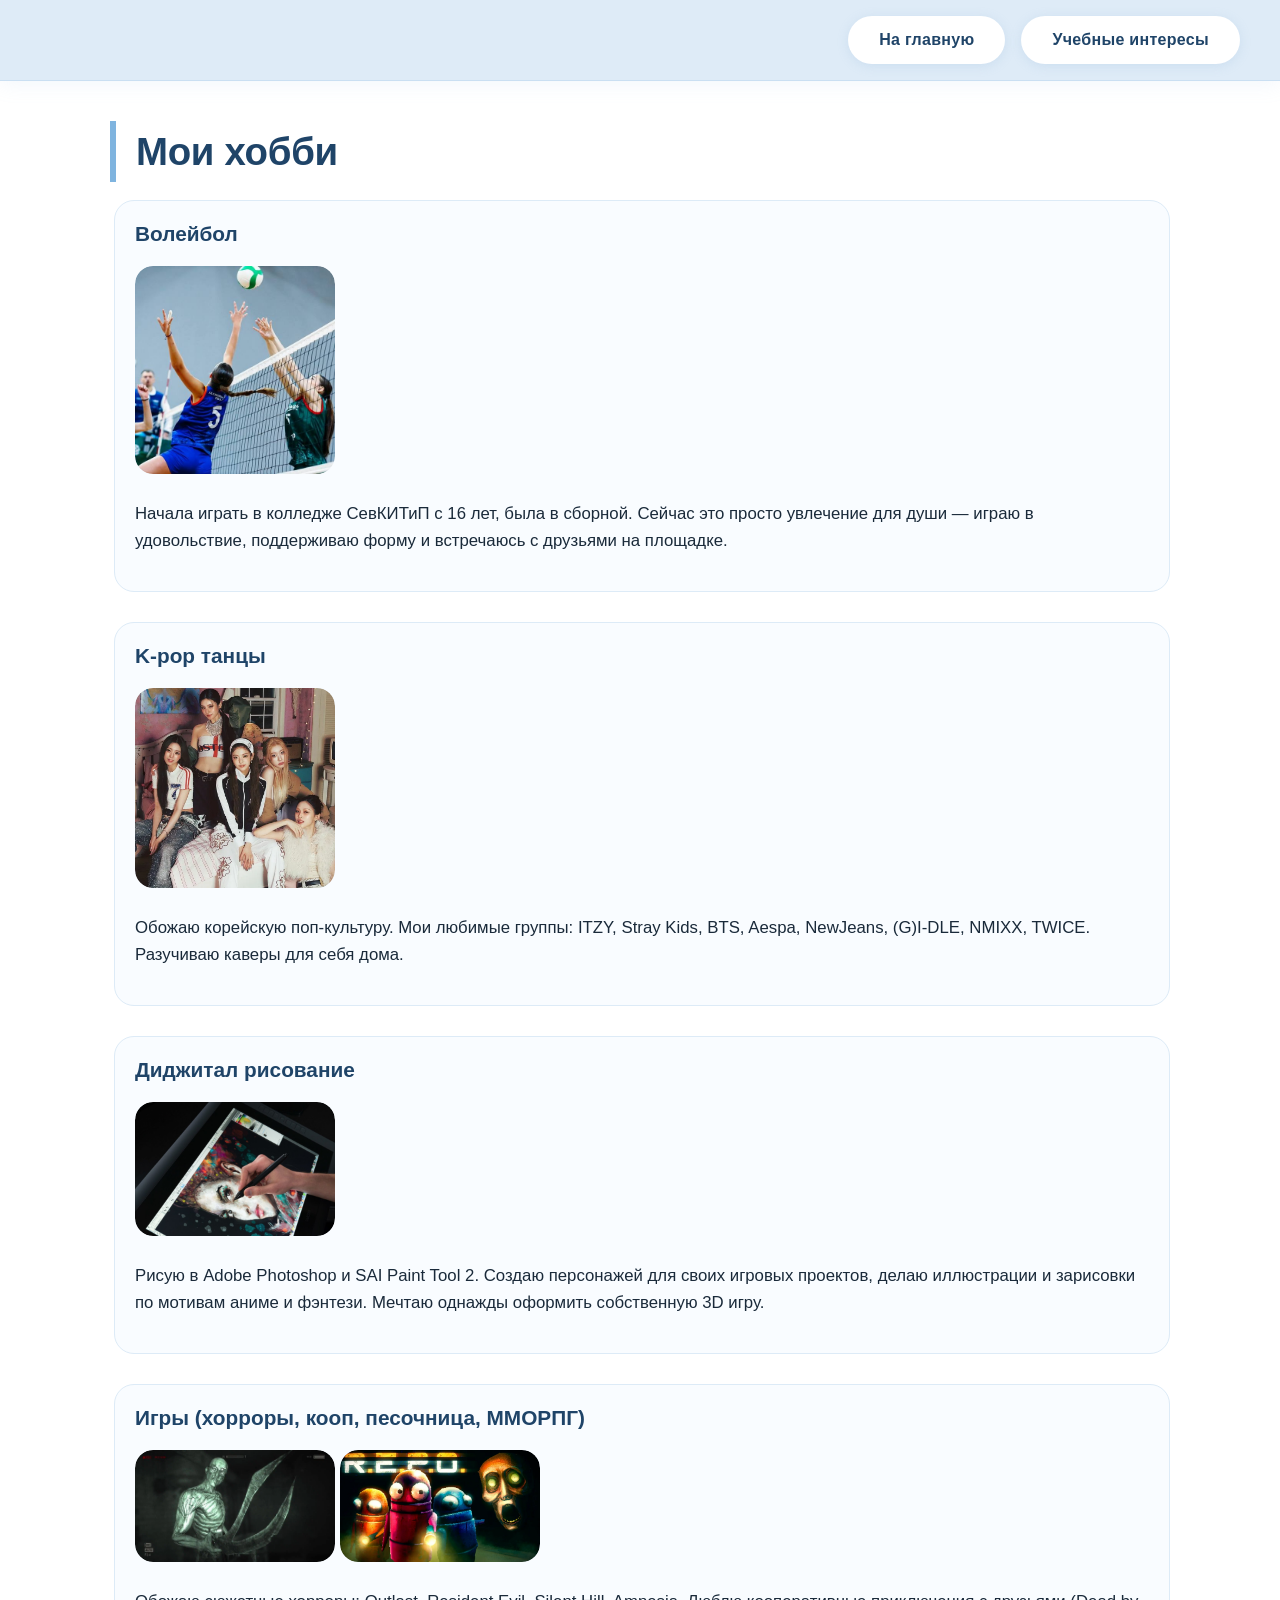
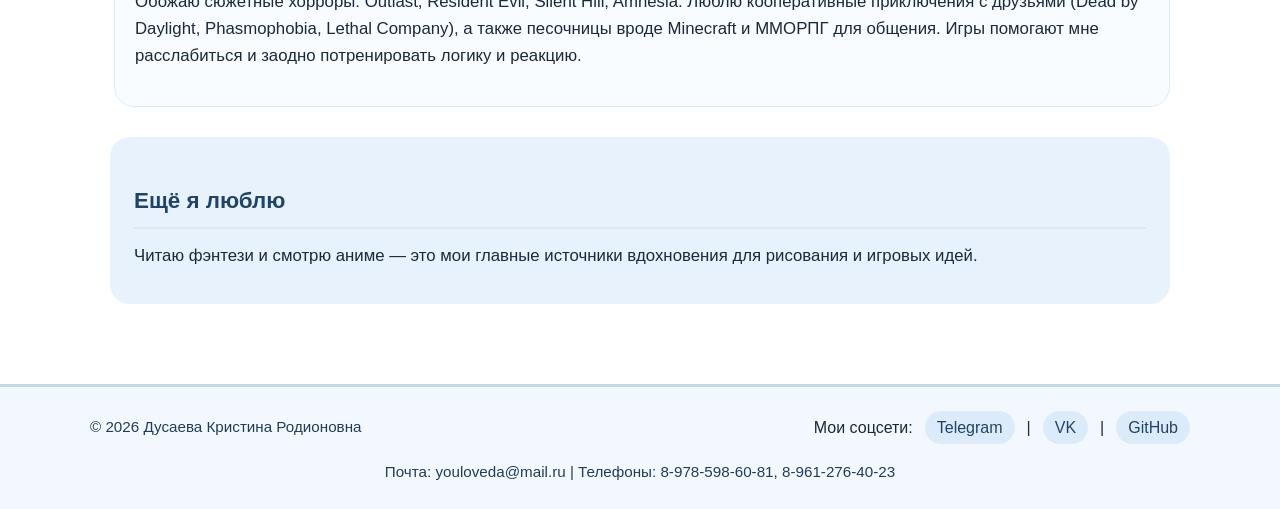
==== commit 0b673fe9: "update" ====
--- a/hobby.html
+++ b/hobby.html
@@ -19,23 +19,33 @@
         <ul class="hobby-list">
             <li>
                 <strong>Волейбол</strong>
-                <div class="hobby_img"><img src="images/volleyball.jpeg" alt="Волейбол" onclick="openModal(this.src)" style="max-width: 20%; height: auto; cursor: pointer;"></div>
+                <div class="hobby_img">
+                    <img src="images/volleyball.jpeg" alt="Волейбол" onclick="openModal(this.src)">
+                </div>
                 <p>Начала играть в колледже СевКИТиП с 16 лет, была в сборной. Сейчас это просто увлечение для души — играю в удовольствие, поддерживаю форму и встречаюсь с друзьями на площадке.</p>
             </li>
             <li>
                 <strong>K-pop танцы</strong>
-                <div class="hobby_img"><img src="images/k-pop.webp" alt="K-pop" onclick="openModal(this.src)" style="max-width: 20%; height: auto; cursor: pointer;"></div>
+                <div class="hobby_img">
+                    <img src="images/k-pop.webp" alt="K-pop" onclick="openModal(this.src)">
+                </div>
                 <p>Обожаю корейскую поп-культуру. Мои любимые группы: ITZY, Stray Kids, BTS, Aespa, NewJeans, (G)I-DLE, NMIXX, TWICE. Разучиваю каверы для себя дома.</p>
             </li>
             <li>
                 <strong>Диджитал рисование</strong>
-                <div class="hobby_img"><img src="images/digital.png" alt="digital" onclick="openModal(this.src)" style="max-width: 20%; height: auto; cursor: pointer;"></div>
+                <div class="hobby_img">
+                    <img src="images/digital.png" alt="digital" onclick="openModal(this.src)">
+                </div>
                 <p>Рисую в Adobe Photoshop и SAI Paint Tool 2. Создаю персонажей для своих игровых проектов, делаю иллюстрации и зарисовки по мотивам аниме и фэнтези. Мечтаю однажды оформить собственную 3D игру.</p>
             </li>
             <li>
                 <strong>Игры (хорроры, кооп, песочница, ММОРПГ)</strong>
-                <div class="hobby_img"><img src="images/game_horror.webp" alt="Game horror" onclick="openModal(this.src)" style="max-width: 20%; height: auto; cursor: pointer;"></div>
-                <div class="hobby_img"><img src="images/game_coop.webp" alt="Game Coop" onclick="openModal(this.src)" style="max-width: 20%; height: auto; cursor: pointer;"></div>
+                <div class="hobby_img">
+                    <img src="images/game_horror.webp" alt="Game horror" onclick="openModal(this.src)">
+                </div>
+                <div class="hobby_img">
+                    <img src="images/game_coop.webp" alt="Game Coop" onclick="openModal(this.src)">
+                </div>
                 <p>Обожаю сюжетные хорроры: Outlast, Resident Evil, Silent Hill, Amnesia. Люблю кооперативные приключения с друзьями (Dead by Daylight, Phasmophobia, Lethal Company), а также песочницы вроде Minecraft и ММОРПГ для общения. Игры помогают мне расслабиться и заодно потренировать логику и реакцию.</p>
             </li>
         </ul>
@@ -73,6 +83,9 @@
             document.getElementById('imageModal').classList.remove('active');
             document.body.style.overflow = 'auto';
         }
+        document.addEventListener('keydown', function(e) {
+            if (e.key === 'Escape') closeModal();
+        });
     </script>
 
 </body>
--- a/css/style.css
+++ b/css/style.css
@@ -2,6 +2,28 @@
     margin: 0;
     padding: 0;
     box-sizing: border-box;
+}
+
+.links {
+    font-family: Georgia, 'Times New Roman', Times, serif;
+    display: inline-block;
+    transition: transform 0.3s ease;
+    cursor: pointer;
+    transform-origin: left center;
+}
+
+.links:hover {
+    transform: scale(1.2);
+}
+
+.name-hover {
+    display: inline-block;
+    transition: transform 0.3s ease;
+    cursor: pointer;
+    transform-origin: left center;
+}
+.name-hover:hover {
+    transform: scale(1.2);
 }
 
 body {
@@ -10,6 +32,7 @@
     color: #1a2a3a;
     line-height: 1.6;
     padding: 0;
+    overflow-x: hidden;
 }
 
 .floating-nav {
@@ -19,7 +42,7 @@
     background-color: rgba(190, 215, 240, 0.5);
     backdrop-filter: blur(10px);
     -webkit-backdrop-filter: blur(10px);
-    padding: 16px 40px 16px 40px;
+    padding: 16px 40px;
     margin-bottom: 30px;
     border-bottom: 1px solid rgba(160, 195, 230, 0.3);
     display: flex;
@@ -131,36 +154,162 @@
 }
 
 .student-img-wrapper {
+    position: relative;
     flex: 0 0 auto;
+    display: inline-block;
+    overflow: hidden;
+    border-radius: 18px;
 }
 
 .student-img-wrapper img {
-    max-width: 400px;
+    max-width: 200px;
     height: auto;
+    display: block;
     border-radius: 18px;
     box-shadow: 0 6px 20px rgba(150, 185, 220, 0.25);
     cursor: pointer;
-    transition: transform 0.2s ease;
-}
-
-.student-img-wrapper img:hover {
-    transform: scale(1.02);
-}
-
-.hobby_img img,
-.science_img img {
+    transition: transform 0.3s ease, opacity 0.3s ease;
+}
+
+.student-img-wrapper:hover img {
+    opacity: 0.35;
+    transform: scale(1.03) rotate(180deg);
+}
+
+.student-img-wrapper::after {
+    content: "Дусаева Кристина Родионовна";
+    position: absolute;
+    top: 0;
+    left: 0;
+    width: 100%;
+    height: 100%;
+    display: flex;
+    justify-content: center;
+    align-items: center;
+    padding: 10px;
+    box-sizing: border-box;
+    text-align: center;
+    color: #fff;
+    font-size: 16px;
+    font-weight: bold;
+    background: rgba(0, 0, 0, 0.55);
+    opacity: 0;
+    transition: opacity 0.3s ease;
+    pointer-events: none;
+}
+
+.student-img-wrapper:hover::after {
+    opacity: 1;
+}
+
+.hobby_img {
+    position: relative;
+    display: inline-block;
+    overflow: hidden;
+    border-radius: 18px;
+    margin: 8px 0 12px 0;
+}
+
+.hobby_img img {
     border-radius: 18px;
     box-shadow: 0 6px 20px rgba(150, 185, 220, 0.25);
-    margin: 8px 0 12px 0;
+    margin: 0;
+    max-width: 200px;
+    height: auto;
+    display: block;
+    cursor: pointer;
+    transition: transform 0.3s ease, opacity 0.3s ease;
+}
+
+.hobby_img:hover img {
+    opacity: 0.35;
+    transform: scale(1.03) rotate(180deg);
+}
+
+.hobby_img::after {
+    content: "Хобби";
+    position: absolute;
+    top: 0;
+    left: 0;
+    width: 100%;
+    height: 100%;
+    display: flex;
+    justify-content: center;
+    align-items: center;
+    padding: 10px;
+    box-sizing: border-box;
+    text-align: center;
+    color: #fff;
+    font-size: 18px;
+    font-weight: bold;
+    background: rgba(0, 0, 0, 0.55);
+    opacity: 0;
+    transition: opacity 0.3s ease;
+    pointer-events: none;
+}
+
+.hobby_img:hover::after {
+    opacity: 1;
+}
+
+.science-images {
+    display: flex;
+    flex-direction: row;
+    flex-wrap: nowrap;
+    gap: 30px;
+    justify-content: center;
+    align-items: center;
+    margin: 30px 0 10px 0;
+}
+
+.science_img {
+    position: relative;
+    flex: 0 0 auto;
+    display: inline-block;
+    overflow: hidden;
+    border-radius: 18px;
+}
+
+.science_img img {
     max-width: 100%;
     height: auto;
-    transition: transform 0.2s ease;
+    max-height: 200px;
+    display: block;
     cursor: pointer;
-}
-
-.hobby_img img:hover,
-.science_img img:hover {
-    transform: scale(1.02);
+    border-radius: 18px;
+    box-shadow: 0 6px 20px rgba(150, 185, 220, 0.3);
+    transition: transform 0.3s ease, opacity 0.3s ease;
+}
+
+.science_img:hover img {
+    opacity: 0.35;
+    transform: scale(1.03) rotate(180deg);
+}
+
+.science_img::after {
+    content: "Учебные интересы";
+    position: absolute;
+    top: 0;
+    left: 0;
+    width: 100%;
+    height: 100%;
+    display: flex;
+    justify-content: center;
+    align-items: center;
+    padding: 10px;
+    box-sizing: border-box;
+    text-align: center;
+    color: #fff;
+    font-size: 18px;
+    font-weight: bold;
+    background: rgba(0, 0, 0, 0.55);
+    opacity: 0;
+    transition: opacity 0.3s ease;
+    pointer-events: none;
+}
+
+.science_img:hover::after {
+    opacity: 1;
 }
 
 .modal-overlay {
@@ -194,12 +343,12 @@
 
 @keyframes fadeIn {
     from { opacity: 0; }
-    to { opacity: 1; }
+    to   { opacity: 1; }
 }
 
 @keyframes scaleIn {
     from { transform: scale(0.9); opacity: 0; }
-    to { transform: scale(1); opacity: 1; }
+    to   { transform: scale(1);   opacity: 1; }
 }
 
 .bio-section {
@@ -218,12 +367,58 @@
     border: 1px solid #e2effa;
 }
 
-.achievements ul li::before,
 .skills ul li::before,
 .projects ul li::before,
 .personal-qualities ul li::before,
 .science-extra ul li::before {
     color: #4a8ec9;
+}
+
+.achievements-table {
+    width: 100%;
+    border-collapse: collapse;
+    margin-top: 10px;
+    font-size: 1rem;
+    background-color: #ffffff;
+    border-radius: 14px;
+    overflow: hidden;
+    box-shadow: 0 2px 12px rgba(150, 185, 220, 0.15);
+}
+
+.achievements-table thead {
+    background-color: #dcebf9;
+}
+
+.achievements-table th {
+    padding: 14px 18px;
+    text-align: left;
+    color: #1f4468;
+    font-weight: 600;
+    font-size: 1rem;
+    border-bottom: 2px solid #c0d9ef;
+}
+
+.achievements-table td {
+    padding: 14px 18px;
+    color: #1a2a3a;
+    vertical-align: top;
+    border-bottom: 1px solid #e2effa;
+    line-height: 1.55;
+}
+
+.achievements-table tbody tr:last-child td {
+    border-bottom: none;
+}
+
+.achievements-table tbody tr:hover {
+    background-color: #f0f7ff;
+}
+
+.achievements-table td:first-child {
+    color: #1f4468;
+    font-weight: 600;
+    white-space: nowrap;
+    width: 160px;
 }
 
 .hobby-list li {
@@ -255,34 +450,6 @@
     padding: 18px 24px;
     border-radius: 20px;
     margin: 30px 0 10px 0;
-}
-
-.science-images {
-    display: flex;
-    flex-direction: row;
-    flex-wrap: nowrap;
-    gap: 30px;
-    justify-content: center;
-    align-items: center;
-    margin: 30px 0 10px 0;
-}
-
-.science_img {
-    flex: 0 0 auto;
-}
-
-.science_img img {
-    max-width: 100%;
-    height: auto;
-    max-height: 200px;
-    cursor: pointer;
-    border-radius: 18px;
-    box-shadow: 0 6px 20px rgba(150, 185, 220, 0.3);
-    transition: transform 0.2s ease;
-}
-
-.science_img img:hover {
-    transform: scale(1.05);
 }
 
 .footer {
@@ -339,39 +506,200 @@
     margin-top: 6px;
 }
 
+@media (max-width: 900px) {
+    .floating-nav {
+        padding: 14px 20px;
+        gap: 12px;
+        justify-content: center;
+    }
+
+    h1 {
+        font-size: 2rem;
+    }
+
+    .main-content {
+        padding: 10px 16px 24px 16px;
+    }
+
+    .science-images {
+        flex-wrap: wrap;
+        gap: 20px;
+    }
+
+    .hobby_img img {
+        max-width: 40%;
+    }
+
+    .projects ul li a {
+        word-break: break-word;
+    }
+}
+
 @media (max-width: 700px) {
     .floating-nav {
         padding: 12px 16px;
         justify-content: center;
     }
+
     .button a {
         padding: 8px 18px;
         font-size: 0.9rem;
     }
+
     h1 {
         font-size: 1.8rem;
         padding-left: 14px;
     }
+
+    h3 {
+        font-size: 1.2rem;
+    }
+
+    p {
+        font-size: 1rem;
+    }
+
+    ul li {
+        font-size: 0.98rem;
+        padding-left: 22px;
+    }
+
     .student-section {
         flex-direction: column;
         align-items: center;
-    }
+        gap: 20px;
+    }
+
     .student-img-wrapper img {
         max-width: 150px;
     }
-    .footer {
-        padding: 20px 16px;
-    }
-    .footer-content {
-        flex-direction: column;
-        text-align: center;
-    }
+
+    .student-img-wrapper::after {
+        font-size: 14px;
+        padding: 6px;
+    }
+
+    .hobby-list li {
+        padding: 14px 16px 16px 16px;
+        margin-bottom: 22px;
+    }
+
+    .hobby-list li strong {
+        font-size: 1.15rem;
+    }
+
+    .hobby_img img {
+        max-width: 60%;
+    }
+
+    .hobby_img::after {
+        font-size: 15px;
+    }
+
     .science-images {
         flex-direction: row;
         flex-wrap: wrap;
         gap: 15px;
-    }
+        justify-content: center;
+    }
+
     .science_img img {
         max-height: 150px;
     }
+
+    .science_img::after {
+        font-size: 15px;
+    }
+
+    .achievements-table td:first-child {
+        white-space: normal;
+        width: auto;
+    }
+
+    .achievements-table th,
+    .achievements-table td {
+        padding: 10px 12px;
+        font-size: 0.95rem;
+    }
+
+    /* Футер */
+    .footer {
+        padding: 20px 16px;
+    }
+
+    .footer-content {
+        flex-direction: column;
+        text-align: center;
+    }
+
+    .social-links {
+        justify-content: center;
+    }
+}
+
+@media (max-width: 480px) {
+    .floating-nav {
+        padding: 10px 12px;
+        gap: 8px;
+    }
+
+    .button a {
+        padding: 7px 14px;
+        font-size: 0.85rem;
+    }
+
+    h1 {
+        font-size: 1.5rem;
+        padding-left: 12px;
+        border-left-width: 4px;
+    }
+
+    h3 {
+        font-size: 1.1rem;
+    }
+
+    .main-content {
+        padding: 8px 12px 20px 12px;
+        border-radius: 16px;
+    }
+
+    .student-img-wrapper img {
+        max-width: 120px;
+    }
+
+    .hobby_img img {
+        max-width: 80%;
+    }
+
+    .science-images {
+        flex-direction: column;
+        align-items: center;
+        gap: 12px;
+    }
+
+    .science_img img {
+        max-height: 180px;
+    }
+
+    /* Таблица: ещё компактнее */
+    .achievements-table th,
+    .achievements-table td {
+        padding: 8px 10px;
+        font-size: 0.9rem;
+    }
+
+    /* Соц-ссылки в столбик, чтобы не «слипались» */
+    .social-links {
+        flex-direction: column;
+        gap: 6px;
+    }
+
+    .social-links span {
+        margin-bottom: 4px;
+    }
+
+    .footer-note {
+        font-size: 0.85rem;
+        word-break: break-word;
+    }
 }
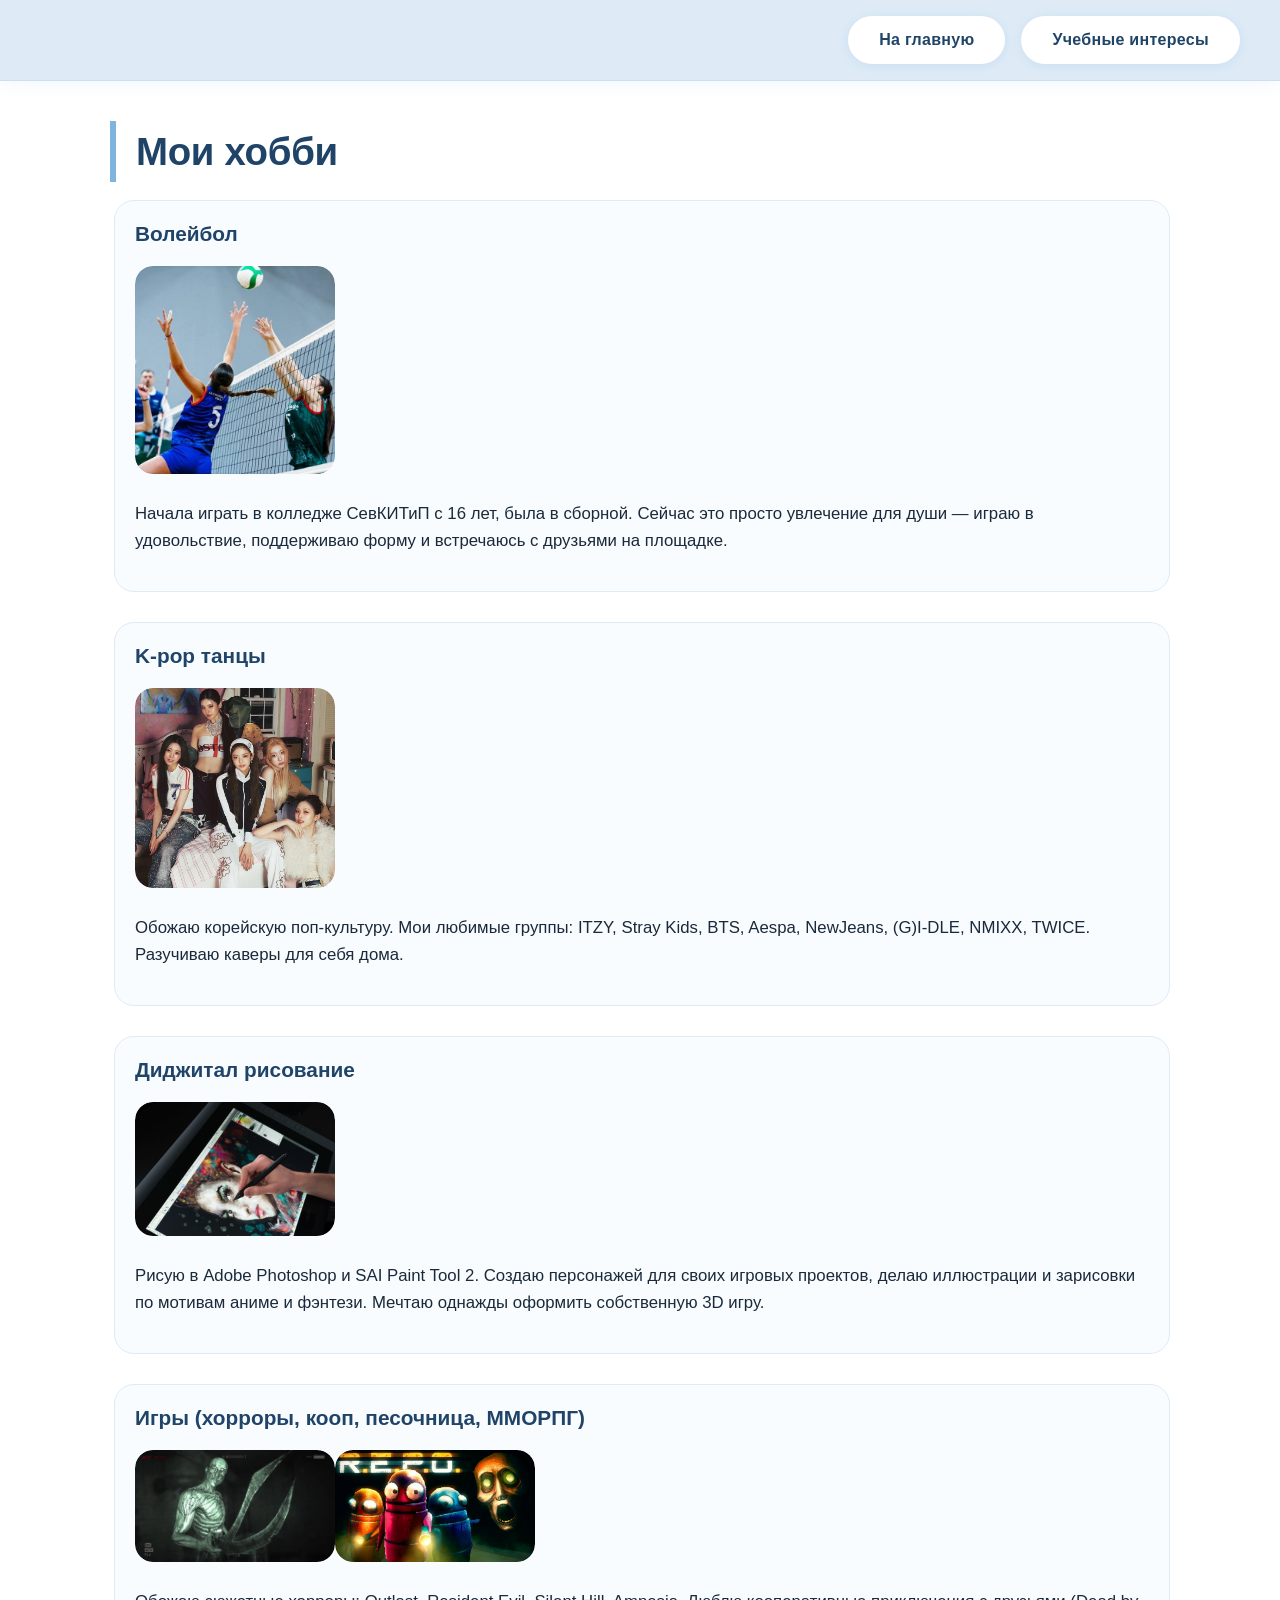
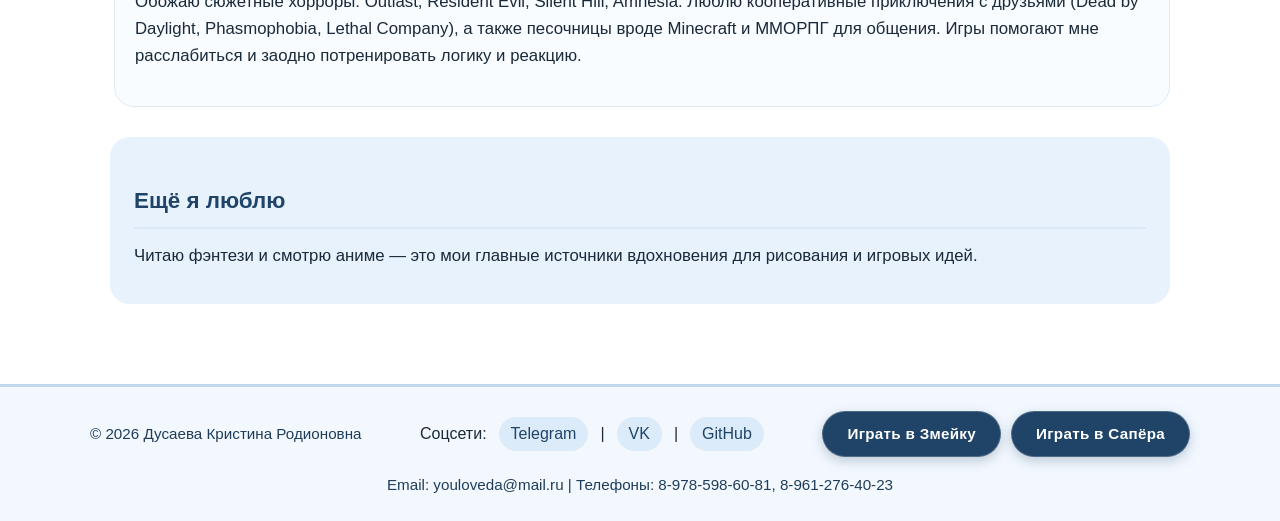
==== commit 85ac7b60: "feat: add Minesweeper and Snake games with corresponding HTML, CSS, and JavaScript files - Created i" ====
--- a/hobby.html
+++ b/hobby.html
@@ -7,86 +7,11 @@
     <link rel="stylesheet" href="css/style.css">
 </head>
 <body>
-
-    <div class="floating-nav">
-        <div class="button"><a href="index.html">На главную</a></div>
-        <div class="button"><a href="science.html">Учебные интересы</a></div>
-    </div>
-
-    <div class="main-content">
-        <h1>Мои хобби</h1>
-
-        <ul class="hobby-list">
-            <li>
-                <strong>Волейбол</strong>
-                <div class="hobby_img">
-                    <img src="images/volleyball.jpeg" alt="Волейбол" onclick="openModal(this.src)">
-                </div>
-                <p>Начала играть в колледже СевКИТиП с 16 лет, была в сборной. Сейчас это просто увлечение для души — играю в удовольствие, поддерживаю форму и встречаюсь с друзьями на площадке.</p>
-            </li>
-            <li>
-                <strong>K-pop танцы</strong>
-                <div class="hobby_img">
-                    <img src="images/k-pop.webp" alt="K-pop" onclick="openModal(this.src)">
-                </div>
-                <p>Обожаю корейскую поп-культуру. Мои любимые группы: ITZY, Stray Kids, BTS, Aespa, NewJeans, (G)I-DLE, NMIXX, TWICE. Разучиваю каверы для себя дома.</p>
-            </li>
-            <li>
-                <strong>Диджитал рисование</strong>
-                <div class="hobby_img">
-                    <img src="images/digital.png" alt="digital" onclick="openModal(this.src)">
-                </div>
-                <p>Рисую в Adobe Photoshop и SAI Paint Tool 2. Создаю персонажей для своих игровых проектов, делаю иллюстрации и зарисовки по мотивам аниме и фэнтези. Мечтаю однажды оформить собственную 3D игру.</p>
-            </li>
-            <li>
-                <strong>Игры (хорроры, кооп, песочница, ММОРПГ)</strong>
-                <div class="hobby_img">
-                    <img src="images/game_horror.webp" alt="Game horror" onclick="openModal(this.src)">
-                </div>
-                <div class="hobby_img">
-                    <img src="images/game_coop.webp" alt="Game Coop" onclick="openModal(this.src)">
-                </div>
-                <p>Обожаю сюжетные хорроры: Outlast, Resident Evil, Silent Hill, Amnesia. Люблю кооперативные приключения с друзьями (Dead by Daylight, Phasmophobia, Lethal Company), а также песочницы вроде Minecraft и ММОРПГ для общения. Игры помогают мне расслабиться и заодно потренировать логику и реакцию.</p>
-            </li>
-        </ul>
-
-        <div class="hobby-extra">
-            <h3>Ещё я люблю</h3>
-            <p>Читаю фэнтези и смотрю аниме — это мои главные источники вдохновения для рисования и игровых идей.</p>
-        </div>
-    </div>
-
-    <div class="modal-overlay" id="imageModal" onclick="closeModal()">
-        <img id="modalImage" src="" alt="Увеличенное фото">
-    </div>
-
-    <div class="footer">
-        <div class="footer-content">
-            <p>© 2026 Дусаева Кристина Родионовна</p>
-            <div class="social-links">
-                <span>Мои соцсети:</span>
-                <a href="@asterkris" class="social-link">Telegram</a> |
-                <a href="https://vk.ru/tea_chocolade" class="social-link">VK</a> |
-                <a href="https://github.com/MeAstrena" class="social-link">GitHub</a>
-            </div>
-            <p class="footer-note">Почта: youloveda@mail.ru | Телефоны: 8-978-598-60-81, 8-961-276-40-23</p>
-        </div>
-    </div>
-
+    <div id="app"></div>
+    <script src="js/info.js"></script>
+    <script src="js/script.js"></script>
     <script>
-        function openModal(src) {
-            document.getElementById('imageModal').classList.add('active');
-            document.getElementById('modalImage').src = src;
-            document.body.style.overflow = 'hidden';
-        }
-        function closeModal() {
-            document.getElementById('imageModal').classList.remove('active');
-            document.body.style.overflow = 'auto';
-        }
-        document.addEventListener('keydown', function(e) {
-            if (e.key === 'Escape') closeModal();
-        });
+        renderHobbyPage();
     </script>
-
 </body>
 </html>
--- a/css/style.css
+++ b/css/style.css
@@ -506,6 +506,137 @@
     margin-top: 6px;
 }
 
+.footer-btn {
+    display: flex;
+    align-items: center;
+    gap: 10px;
+}
+
+.footer-btn a {
+    display: inline-block;
+    background-color: #1f4468;
+    color: #ffffff;
+    padding: 10px 24px;
+    border-radius: 30px;
+    text-decoration: none;
+    font-weight: 600;
+    font-size: 0.95rem;
+    letter-spacing: 0.3px;
+    transition: all 0.25s ease;
+    box-shadow: 0 4px 12px rgba(31, 68, 104, 0.25);
+    border: 1px solid rgba(255, 255, 255, 0.2);
+    white-space: nowrap;
+}
+
+.footer-btn a:hover {
+    background-color: #2d5a87;
+    transform: translateY(-2px);
+    box-shadow: 0 6px 18px rgba(31, 68, 104, 0.4);
+}
+
+.footer-btn a:active {
+    transform: translateY(0);
+    box-shadow: 0 2px 8px rgba(31, 68, 104, 0.3);
+}
+
+.screen-overlay {
+    position: absolute;
+    top: 0;
+    left: 0;
+    width: 100%;
+    height: 100%;
+    background: rgba(0, 0, 0, 0.85);
+    display: flex;
+    flex-direction: column;
+    justify-content: center;
+    align-items: center;
+    gap: 20px;
+    border-radius: 8px;
+    z-index: 10;
+    padding: 20px;
+    box-sizing: border-box;
+    text-align: center;
+}
+
+.screen-overlay.hidden {
+    display: none;
+}
+
+.screen-overlay h2 {
+    color: #ffffff;
+    font-size: 1.8rem;
+    margin: 0;
+    text-shadow: 0 0 10px rgba(255, 255, 255, 0.5);
+}
+
+.screen-overlay p {
+    color: #aaaaaa;
+    font-size: 1rem;
+    margin: 0;
+    max-width: 300px;
+}
+
+.screen-overlay button {
+    background: #27ae60;
+    color: #ffffff;
+    border: none;
+    padding: 14px 36px;
+    border-radius: 10px;
+    font-size: 1.1rem;
+    font-weight: bold;
+    cursor: pointer;
+    box-shadow: 
+        0 5px 0 #1e8449,
+        0 8px 15px rgba(0, 0, 0, 0.5);
+    transition: all 0.1s;
+    user-select: none;
+    -webkit-tap-highlight-color: transparent;
+}
+
+.screen-overlay button:active {
+    transform: translateY(4px);
+    box-shadow: 
+        0 1px 0 #1e8449,
+        0 4px 8px rgba(0, 0, 0, 0.5);
+}
+
+.screen-overlay.game-over h2 {
+    color: #e74c3c;
+    text-shadow: 0 0 15px rgba(231, 76, 60, 0.7);
+}
+
+.screen-overlay.game-over button {
+    background: #e74c3c;
+    box-shadow: 
+        0 5px 0 #a93226,
+        0 8px 15px rgba(0, 0, 0, 0.5);
+}
+
+.screen-overlay.game-over button:active {
+    box-shadow: 
+        0 1px 0 #a93226,
+        0 4px 8px rgba(0, 0, 0, 0.5);
+}
+
+.game-screen {
+    position: relative;
+}
+
+.game-message {
+    display: none;
+}
+
+@media (max-width: 700px) {
+    .footer-btn {
+        justify-content: center;
+        width: 100%;
+    }
+    .footer-btn a {
+        padding: 9px 20px;
+        font-size: 0.9rem;
+    }
+}
+
 @media (max-width: 900px) {
     .floating-nav {
         padding: 14px 20px;
@@ -622,7 +753,6 @@
         font-size: 0.95rem;
     }
 
-    /* Футер */
     .footer {
         padding: 20px 16px;
     }
@@ -681,14 +811,12 @@
         max-height: 180px;
     }
 
-    /* Таблица: ещё компактнее */
     .achievements-table th,
     .achievements-table td {
         padding: 8px 10px;
         font-size: 0.9rem;
     }
 
-    /* Соц-ссылки в столбик, чтобы не «слипались» */
     .social-links {
         flex-direction: column;
         gap: 6px;
